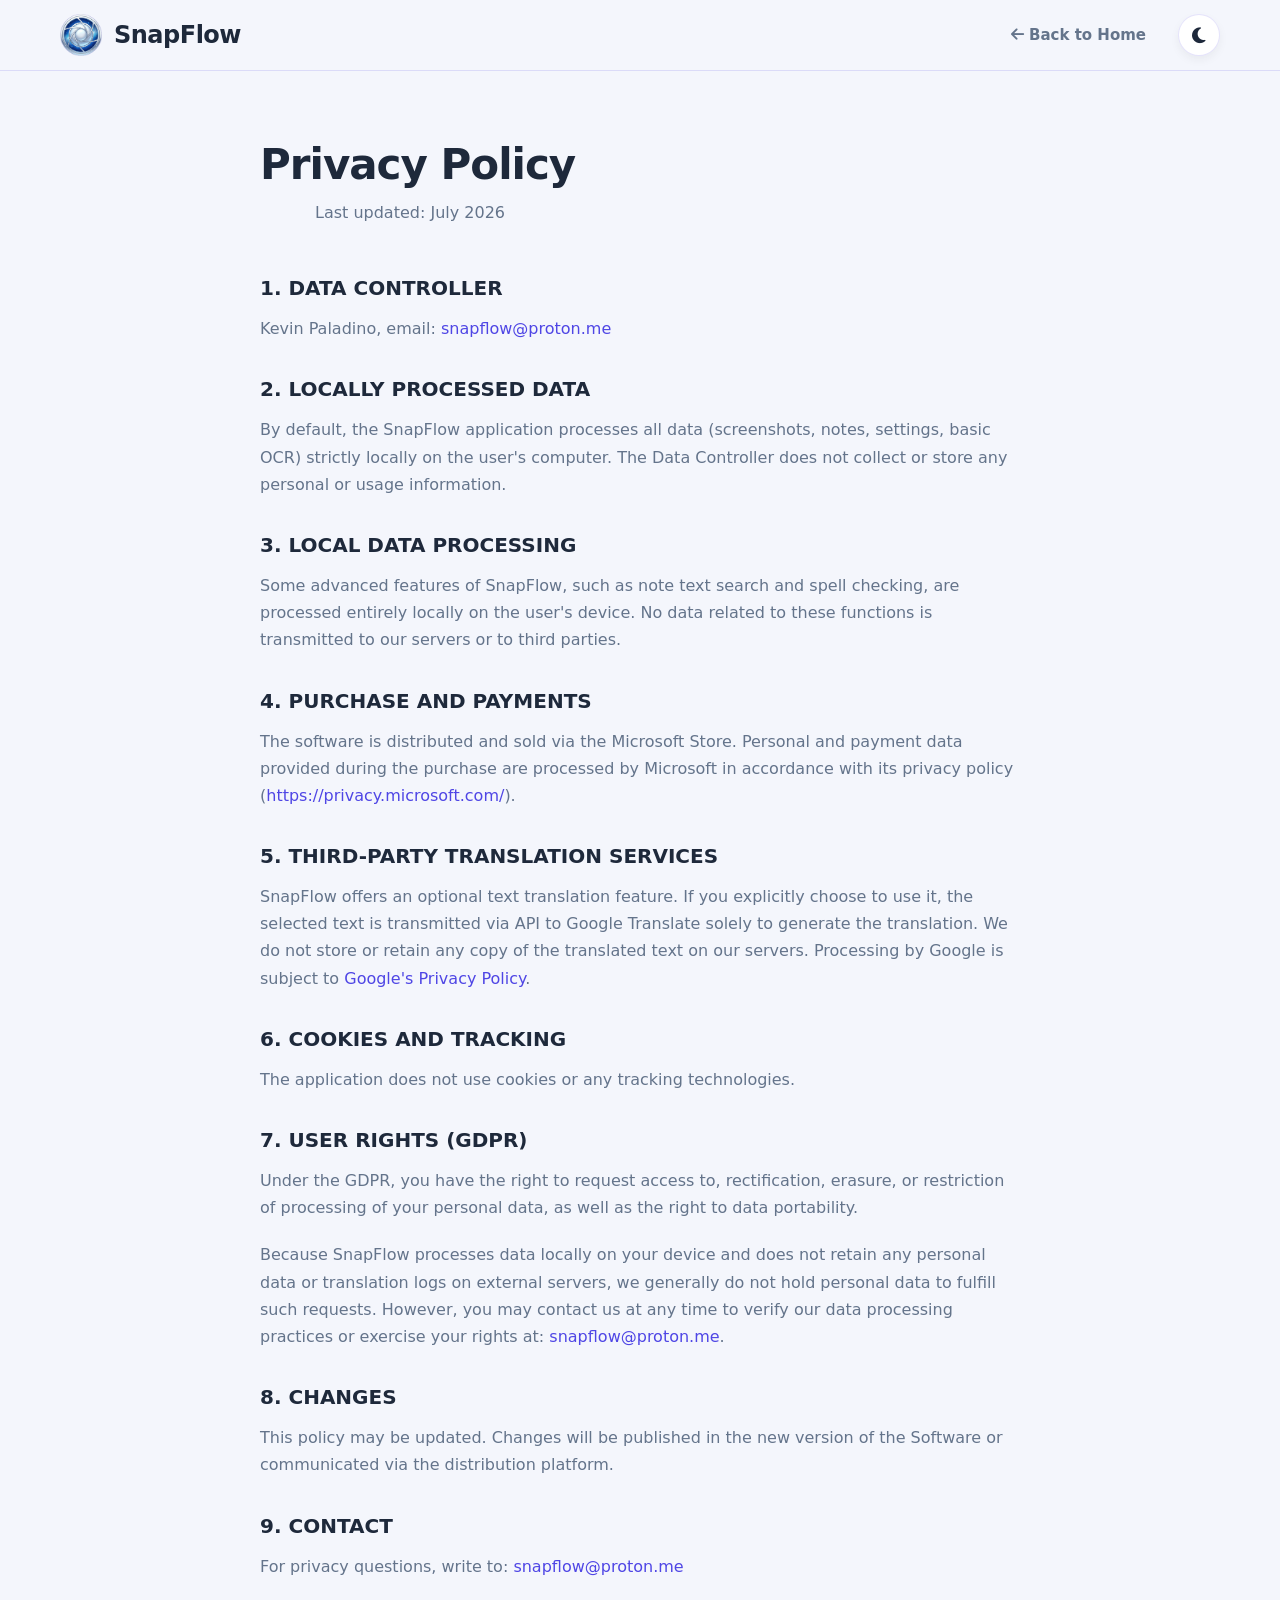
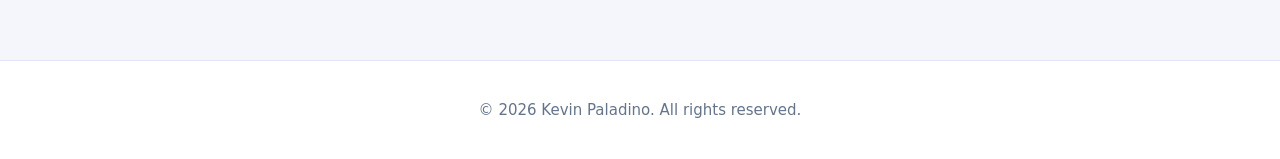
==== privacy.html @ 3216e0b0 "Migliorate alcune frasi e aggiunta pagina per la Privacy Policy" ====
<!DOCTYPE html>
<html lang="en" data-theme="light">
<head>
    <meta charset="UTF-8">
    <meta name="viewport" content="width=device-width, initial-scale=1.0">
    <title>Privacy Policy - SnapFlow</title>
    <link rel="stylesheet" href="style.css">
    <link rel="stylesheet" href="https://cdnjs.cloudflare.com/ajax/libs/font-awesome/6.4.0/css/all.min.css">
    <style>
        .privacy-content { max-width: 800px; margin: 140px auto 80px auto; padding: 0 20px; }
        .privacy-content h3 { font-size: 20px; color: var(--text-main); margin-top: 35px; margin-bottom: 15px; font-weight: 700; }
        .privacy-content p { color: var(--text-muted); font-size: 16px; line-height: 1.7; margin-bottom: 20px; }
        .privacy-content a { color: var(--accent); text-decoration: none; }
        .privacy-content a:hover { text-decoration: underline; }
    </style>
</head>
<body>
    <div id="cursor-glow" class="cursor-glow"></div>
    <nav class="navbar">
        <div class="nav-container">
            <a href="index.html" class="logo-container">
                <img src="asset/logo.png" alt="SnapFlow Logo" class="nav-logo">
                <span class="logo-text">SnapFlow</span>
            </a>
            <div class="nav-links">
                <a href="index.html"><i class="fas fa-arrow-left"></i> Back to Home</a>
                <button id="theme-toggle" aria-label="Toggle theme" class="theme-btn">
                    <i class="fas fa-moon"></i>
                </button>
            </div>
        </div>
    </nav>

    <main class="privacy-content">
        <div class="section-header" style="text-align: left; margin-bottom: 50px;">
            <h1 style="font-size: 42px; font-weight: 900; color: var(--text-main); margin-bottom: 10px; letter-spacing: -1px;">Privacy Policy</h1>
            <p>Last updated: July 2026</p>
        </div>

        <h3>1. DATA CONTROLLER</h3>
        <p>Kevin Paladino, email: <a href="mailto:snapflow@proton.me">snapflow@proton.me</a></p>

        <h3>2. LOCALLY PROCESSED DATA</h3>
        <p>By default, the SnapFlow application processes all data (screenshots, notes, settings, basic OCR) strictly locally on the user's computer. The Data Controller does not collect or store any personal or usage information.</p>

        <h3>3. LOCAL DATA PROCESSING</h3>
        <p>Some advanced features of SnapFlow, such as note text search and spell checking, are processed entirely locally on the user's device. No data related to these functions is transmitted to our servers or to third parties.</p>

        <h3>4. PURCHASE AND PAYMENTS</h3>
        <p>The software is distributed and sold via the Microsoft Store. Personal and payment data provided during the purchase are processed by Microsoft in accordance with its privacy policy (<a href="https://privacy.microsoft.com/" target="_blank">https://privacy.microsoft.com/</a>).</p>

        <h3>5. THIRD-PARTY TRANSLATION SERVICES</h3>
        <p>SnapFlow offers an optional text translation feature. If you explicitly choose to use it, the selected text is transmitted via API to Google Translate solely to generate the translation. We do not store or retain any copy of the translated text on our servers. Processing by Google is subject to <a href="https://policies.google.com/privacy" target="_blank">Google's Privacy Policy</a>.</p>

        <h3>6. COOKIES AND TRACKING</h3>
        <p>The application does not use cookies or any tracking technologies.</p>

        <h3>7. USER RIGHTS (GDPR)</h3>
        <p>Under the GDPR, you have the right to request access to, rectification, erasure, or restriction of processing of your personal data, as well as the right to data portability.</p>
        <p>Because SnapFlow processes data locally on your device and does not retain any personal data or translation logs on external servers, we generally do not hold personal data to fulfill such requests. However, you may contact us at any time to verify our data processing practices or exercise your rights at: <a href="mailto:snapflow@proton.me">snapflow@proton.me</a>.</p>

        <h3>8. CHANGES</h3>
        <p>This policy may be updated. Changes will be published in the new version of the Software or communicated via the distribution platform.</p>

        <h3>9. CONTACT</h3>
        <p>For privacy questions, write to: <a href="mailto:snapflow@proton.me">snapflow@proton.me</a></p>
    </main>

    <footer class="footer" style="padding: 40px 20px;">
        <div class="footer-bottom">
            <p>&copy; 2026 Kevin Paladino. All rights reserved.</p>
        </div>
    </footer>

    <script>
        document.addEventListener('DOMContentLoaded', () => {
            const htmlElement = document.documentElement;
            const themeToggle = document.getElementById('theme-toggle');
            const icon = themeToggle.querySelector('i');
            const savedTheme = localStorage.getItem('theme');
            const systemPrefersDark = window.matchMedia('(prefers-color-scheme: dark)').matches;

            function setTheme(theme) {
                htmlElement.setAttribute('data-theme', theme);
                icon.className = theme === 'dark' ? 'fas fa-sun' : 'fas fa-moon';
                localStorage.setItem('theme', theme);
            }

            // Inizializza
            const initialTheme = savedTheme || (systemPrefersDark ? 'dark' : 'light');
            setTheme(initialTheme);

            // Toggle
            themeToggle.addEventListener('click', () => {
                const newTheme = htmlElement.getAttribute('data-theme') === 'light' ? 'dark' : 'light';
                setTheme(newTheme);
            });
			
			const cursorGlow = document.getElementById('cursor-glow');
			if (cursorGlow) {
				document.addEventListener('mousemove', (e) => {
					cursorGlow.style.transform = `translate(calc(${e.clientX}px - 50%), calc(${e.clientY}px - 50%))`;
					cursorGlow.style.opacity = '0.12';
				});
				document.addEventListener('mouseenter', () => {
					cursorGlow.style.opacity = '0.15';
				});
				document.addEventListener('mouseleave', () => {
					cursorGlow.style.opacity = '0';
				});
			}

        });
    </script>
</body>
</html>
---- style.css ----
:root {
    --bg-main: #f4f6fc;
    --bg-card: #ffffff;
    --text-main: #1e293b;
    --text-muted: #64748b;
    --accent: #4f46e5;
    --accent-hover: #4338ca;
    --highlight-bg: linear-gradient(135deg, #4f46e5 0%, #7c3aed 100%);
    --card-shadow: 0 12px 32px rgba(15, 23, 42, 0.08);
    --border-color: rgba(79, 70, 229, 0.15);
    --nav-blur: rgba(244, 246, 252, 0.85);
    --transition-smooth: all 0.35s cubic-bezier(0.4, 0, 0.2, 1);
}

[data-theme="dark"] {
    --bg-main: #0f172a;
    --bg-card: #1e293b;
    --text-main: #f8fafc;
    --text-muted: #94a3b8;
    --accent: #818cf8;
    --accent-hover: #6366f1;
    --border-color: rgba(255, 255, 255, 0.12);
    --nav-blur: rgba(15, 23, 42, 0.85);
    --card-shadow: 0 12px 32px rgba(0, 0, 0, 0.4);
}

* { margin: 0; padding: 0; box-sizing: border-box; font-family: 'Segoe UI', system-ui, sans-serif; }
html { scroll-behavior: smooth; }
body { 
    background-color: var(--bg-main); 
    color: var(--text-main); 
    transition: background-color 0.3s, color 0.3s; 
    overflow-x: hidden; 
}

.cursor-glow {
    position: fixed; top: 0; left: 0;
    width: 250px; height: 250px;
    background: radial-gradient(circle, var(--accent) 0%, transparent 60%);
    opacity: 0; border-radius: 50%;
    pointer-events: none; z-index: 9997;
    transform: translate(-50%, -50%);
    transition: opacity 0.3s ease;
    mix-blend-mode: screen;
}

[data-theme="dark"] .cursor-glow {
    mix-blend-mode: screen; opacity: 0;
}

/* NAVBAR */
.navbar { 
    position: fixed; width: 100%; top: 0; z-index: 1000; 
    background: var(--nav-blur); 
    backdrop-filter: blur(15px); -webkit-backdrop-filter: blur(15px); 
    border-bottom: 1px solid var(--border-color); 
    transition: var(--transition-smooth); 
}
.nav-container { max-width: 1200px; margin: 0 auto; padding: 14px 20px; display: flex; justify-content: space-between; align-items: center; }
.logo-container { display: flex; align-items: center; gap: 12px; text-decoration: none; }
.nav-logo { height: 42px; width: 42px; border-radius: 10px; }
.logo-text { font-size: 24px; font-weight: 800; color: var(--text-main); letter-spacing: -0.5px;}
.nav-links { display: flex; align-items: center; gap: 32px; }
.nav-links a { text-decoration: none; color: var(--text-muted); font-weight: 600; font-size: 15px; transition: color 0.2s; }
.nav-links a:hover { color: var(--accent); }
.theme-btn { 
    background: var(--bg-card); border: 1px solid var(--border-color); 
    color: var(--text-main); width: 42px; height: 42px; border-radius: 50%; 
    font-size: 18px; cursor: pointer; transition: var(--transition-smooth); 
    box-shadow: 0 4px 10px rgba(0,0,0,0.05);
}
.theme-btn:hover { transform: scale(1.1) rotate(15deg); border-color: var(--accent); }

/* HERO */
.hero { min-height: 95vh; padding: 140px 20px 60px 20px; display: flex; align-items: center; justify-content: center; max-width: 1200px; margin: 0 auto; }
.hero-container { display: grid; grid-template-columns: 1.1fr 0.9fr; gap: 60px; align-items: center; }

/* Gruppo badge */
.badge-group { display: flex; gap: 12px; flex-wrap: wrap; margin-bottom: 24px; }
.badge { 
    background: var(--bg-card); color: var(--accent); padding: 8px 18px; 
    border-radius: 30px; font-size: 13px; font-weight: 700; display: inline-flex; 
    align-items: center; gap: 8px; border: 1px solid var(--accent); 
    box-shadow: 0 4px 12px rgba(79, 70, 229, 0.15);
}
/* Badge light/dark mode con colore leggermente diverso per distinguerlo */
.badge-light-dark {
    background: rgba(79, 70, 229, 0.08);
    border-color: rgba(79, 70, 229, 0.25);
}

.hero h1 { font-size: 52px; font-weight: 900; line-height: 1.1; margin-bottom: 22px; letter-spacing: -1px;}
.hero p { font-size: 19px; color: var(--text-muted); line-height: 1.6; margin-bottom: 35px; font-weight: 500; }
.hero-banner { width: 100%; border-radius: 16px; box-shadow: var(--card-shadow); }

/* CTA */
.store-button { 
    display: inline-flex; align-items: center; background: var(--accent); 
    color: #ffffff !important; text-decoration: none; padding: 14px 32px; 
    border-radius: 12px; gap: 16px; box-shadow: 0 8px 24px rgba(79, 70, 229, 0.35); 
    transition: var(--transition-smooth); 
}
.store-button i { font-size: 32px; }
.store-button span { display: flex; flex-direction: column; font-size: 12px; font-weight: 600; text-align: left; }
.store-button span strong { font-size: 19px; font-weight: 800; letter-spacing: -0.5px;}
.store-button:hover { 
    transform: translateY(-4px) scale(1.02); 
    background: var(--accent-hover); 
    box-shadow: 0 14px 30px rgba(79, 70, 229, 0.5); 
}
.pulse-effect { animation: pulse 2.5s infinite; }
@keyframes pulse { 
    0% { box-shadow: 0 0 0 0 rgba(79, 70, 229, 0.6); } 
    70% { box-shadow: 0 0 0 18px rgba(79, 70, 229, 0); } 
    100% { box-shadow: 0 0 0 0 rgba(79, 70, 229, 0); } 
}

/* FEATURES */
.features, .screenshots { max-width: 1200px; margin: 0 auto; padding: 100px 20px; }
.section-header { text-align: center; margin-bottom: 60px; }
.section-header h2 { font-size: 42px; font-weight: 900; margin-bottom: 18px; color: var(--text-main); letter-spacing: -1px;}
.section-header p { color: var(--text-muted); font-size: 19px; max-width: 650px; margin: 0 auto; font-weight: 500; line-height: 1.6;}

.bento-grid { display: grid; grid-template-columns: repeat(2, 1fr); gap: 30px; }
.bento-card { 
    background: var(--bg-card); padding: 45px; border-radius: 24px; 
    border: 1px solid var(--border-color); box-shadow: var(--card-shadow); 
    transition: var(--transition-smooth); 
}
.bento-card:hover { transform: translateY(-6px); border-color: var(--accent); box-shadow: 0 16px 40px rgba(0, 0, 0, 0.1); }

/* --- header per card: icona + titolo affiancati --- */
.card-header {
    display: flex;
    align-items: center;
    gap: 20px;
    margin-bottom: 30px;
}
.card-header .card-icon {
    margin-bottom: 0;
    flex-shrink: 0;
}
.card-header h3 {
    margin-bottom: 0;
    font-size: 26px;
    font-weight: 800;
    color: var(--text-main);
    line-height: 1.2;
}
/* ------------------------------------------------ */

.bento-card ul { list-style: none; display: flex; flex-direction: column; gap: 18px; }
.bento-card ul li { color: var(--text-muted); font-size: 16px; line-height: 1.5; padding-left: 24px; position: relative; }
.bento-card ul li::before { content: "•"; color: var(--accent); font-weight: bold; font-size: 24px; position: absolute; left: 0; top: -5px; }
.bento-card ul li strong { color: var(--text-main); font-weight: 700; }

/* Icone colorate */
.card-icon { width: 64px; height: 64px; border-radius: 18px; display: flex; align-items: center; justify-content: center; font-size: 30px; color: white; box-shadow: 0 8px 16px rgba(0,0,0,0.1);}
.color-blue { background: linear-gradient(135deg, #0ea5e9, #38bdf8); }
.color-green { background: linear-gradient(135deg, #10b981, #34d399); }
.color-pink { background: linear-gradient(135deg, #f43f5e, #fb7185); }
.color-purple { background: linear-gradient(135deg, #8b5cf6, #c084fc); }

/* GIF */
.card-demo-gif {
    margin-top: 28px;
    border-radius: 12px;
    overflow: hidden;
    box-shadow: 0 8px 20px rgba(0,0,0,0.08);
    border: 1px solid var(--border-color);
}
.card-demo-gif.mini-gif {
    margin-top: 12px;
    margin-bottom: 8px;
    box-shadow: 0 4px 12px rgba(0,0,0,0.06);
}
.demo-gif {
    width: 100%;
    height: auto;
    display: block;
}

/* Privacy card */
.card-highlight { 
    grid-column: span 2; background: var(--highlight-bg); 
    text-align: center; border: none; box-shadow: 0 15px 35px rgba(79, 70, 229, 0.4);
}
.card-highlight .card-icon { background: rgba(255,255,255,0.25); margin: 0 auto 25px auto; color: #fff; box-shadow: none;}
.card-highlight h3 { color: #ffffff !important; font-size: 32px;}
.card-highlight p { color: rgba(255,255,255,0.95) !important; font-size: 19px; line-height: 1.7; max-width: 850px; margin: 0 auto; font-weight: 500; }
.card-highlight strong { color: #ffffff; background: rgba(255,255,255,0.2); padding: 3px 10px; border-radius: 8px; font-weight: 800;}

/* GALLERY */
.gallery-grid { display: grid; grid-template-columns: repeat(3, 1fr); gap: 28px; }
.gallery-item { 
    position: relative; overflow: hidden; border-radius: 18px; 
    border: 1px solid var(--border-color); aspect-ratio: 16/10; 
    cursor: zoom-in; background: var(--bg-card); box-shadow: var(--card-shadow); 
}
.lazy-thumb { width: 100%; height: 100%; object-fit: cover; transition: transform 0.5s cubic-bezier(0.2, 0.8, 0.2, 1); }
.gallery-item:hover .lazy-thumb { transform: scale(1.08); filter: brightness(0.85); }
.viewfinder { 
    position: absolute; top: 15px; left: 15px; right: 15px; bottom: 15px; 
    border: 2px dashed rgba(255,255,255,0); border-radius: 8px;
    transition: border-color 0.3s; pointer-events: none; 
}
.gallery-item:hover .viewfinder { border-color: rgba(255,255,255,0.9); }

/* Flash */
.camera-flash-overlay { position: fixed; top: 0; left: 0; width: 100vw; height: 100vh; background: #fff; z-index: 9999; pointer-events: none; opacity: 0; }
.flash-active { animation: flashAnim 0.35s ease-out; }
@keyframes flashAnim { 0% { opacity: 1; } 100% { opacity: 0; } }

/* Lightbox */
.lightbox { border: none; background: rgba(15, 23, 42, 0.9); width: 100vw; height: 100vh; max-width: 100%; max-height: 100%; justify-content: center; align-items: center; backdrop-filter: blur(8px); -webkit-backdrop-filter: blur(8px);}
.lightbox[open] { display: flex; }
#lightbox-img { max-width: 90%; max-height: 85%; border-radius: 12px; box-shadow: 0 25px 60px rgba(0,0,0,0.6); }
.close-lightbox { 
    position: absolute; top: 30px; right: 40px; background: rgba(255,255,255,0.1); 
    border: 1px solid rgba(255,255,255,0.2); color: white; width: 48px; height: 48px; 
    border-radius: 50%; font-size: 22px; cursor: pointer; transition: var(--transition-smooth); 
}
.close-lightbox:hover { transform: scale(1.1); background: #ef4444; border-color: #ef4444;}

/* FOOTER */
.footer { background: var(--bg-card); border-top: 1px solid var(--border-color); padding: 80px 20px 40px 20px; text-align: center; }
.footer-cta { margin-bottom: 70px; }
.footer-cta h2 { font-size: 36px; margin-bottom: 35px; font-weight: 900; letter-spacing: -0.5px;}
.footer-bottom { font-size: 15px; color: var(--text-muted); font-weight: 500; }

/* Reveal */
.reveal { opacity: 0; transform: translateY(40px); transition: opacity 0.8s cubic-bezier(0.2, 0.8, 0.2, 1), transform 0.8s cubic-bezier(0.2, 0.8, 0.2, 1); }
.reveal.active { opacity: 1; transform: translateY(0); }
.delay-1 { transition-delay: 0.15s; }

/* RESPONSIVE */
@media (max-width: 1024px) {
    .bento-grid { grid-template-columns: 1fr; }
    .card-highlight { grid-column: span 1; }
    .gallery-grid { grid-template-columns: repeat(2, 1fr); }
    .hero-container { grid-template-columns: 1fr; text-align: center; gap: 40px;}
    .hero-actions { justify-content: center; }
    .hero-image-wrapper { margin-top: 20px; }
    .badge-group { justify-content: center; }
}

@media (max-width: 768px) {
    .nav-links a { display: none; }
    .gallery-grid { grid-template-columns: 1fr; }
    .hero h1 { font-size: 40px; }
    .section-header h2 { font-size: 32px; }
    .bento-card { padding: 30px; }
    .store-button { padding: 12px 24px; }
    .card-header { gap: 15px; }
    .card-header h3 { font-size: 22px; }
}

/* ==========================================================================
   CONTACT SECTION & PROTON BUTTON
   ========================================================================== */
.contact-section {
    max-width: 1200px;
    margin: 0 auto;
    padding: 80px 20px 40px 20px;
}

.contact-wrapper {
    display: flex;
    justify-content: center;
    align-items: center;
    margin-top: -20px;
}

/* Tema Proton */
.proton-btn {
    position: relative;
    display: inline-flex;
    align-items: center;
    gap: 16px;
    padding: 16px 40px;
    background: var(--bg-card);
    border: 1px solid var(--border-color);
    border-radius: 50px;
    color: var(--text-main);
    text-decoration: none;
    font-size: 20px;
    font-weight: 600;
    box-shadow: var(--card-shadow);
    overflow: hidden;
    z-index: 1;
    transition: transform 0.4s cubic-bezier(0.4, 0, 0.2, 1), box-shadow 0.4s;
}

/* Sfondo animato al passaggio del mouse */
.proton-btn .btn-bg {
    position: absolute;
    top: 0;
    left: 0;
    width: 100%;
    height: 100%;
    background: linear-gradient(135deg, #6d4aff 0%, #9b51e0 100%); /* Colori Proton */
    z-index: -1;
    opacity: 0;
    transition: opacity 0.4s ease;
}

.proton-btn i {
    font-size: 26px;
    color: #6d4aff;
    transition: color 0.4s ease;
    z-index: 2;
}

.proton-btn span {
    z-index: 2;
    transition: color 0.4s ease;
}

/* Hover Effects */
.proton-btn:hover {
    transform: translateY(-6px) scale(1.02);
    box-shadow: 0 20px 40px rgba(109, 74, 255, 0.35);
    border-color: transparent;
}

.proton-btn:hover .btn-bg {
    opacity: 1;
}

.proton-btn:hover i,
.proton-btn:hover span {
    color: #ffffff;
}
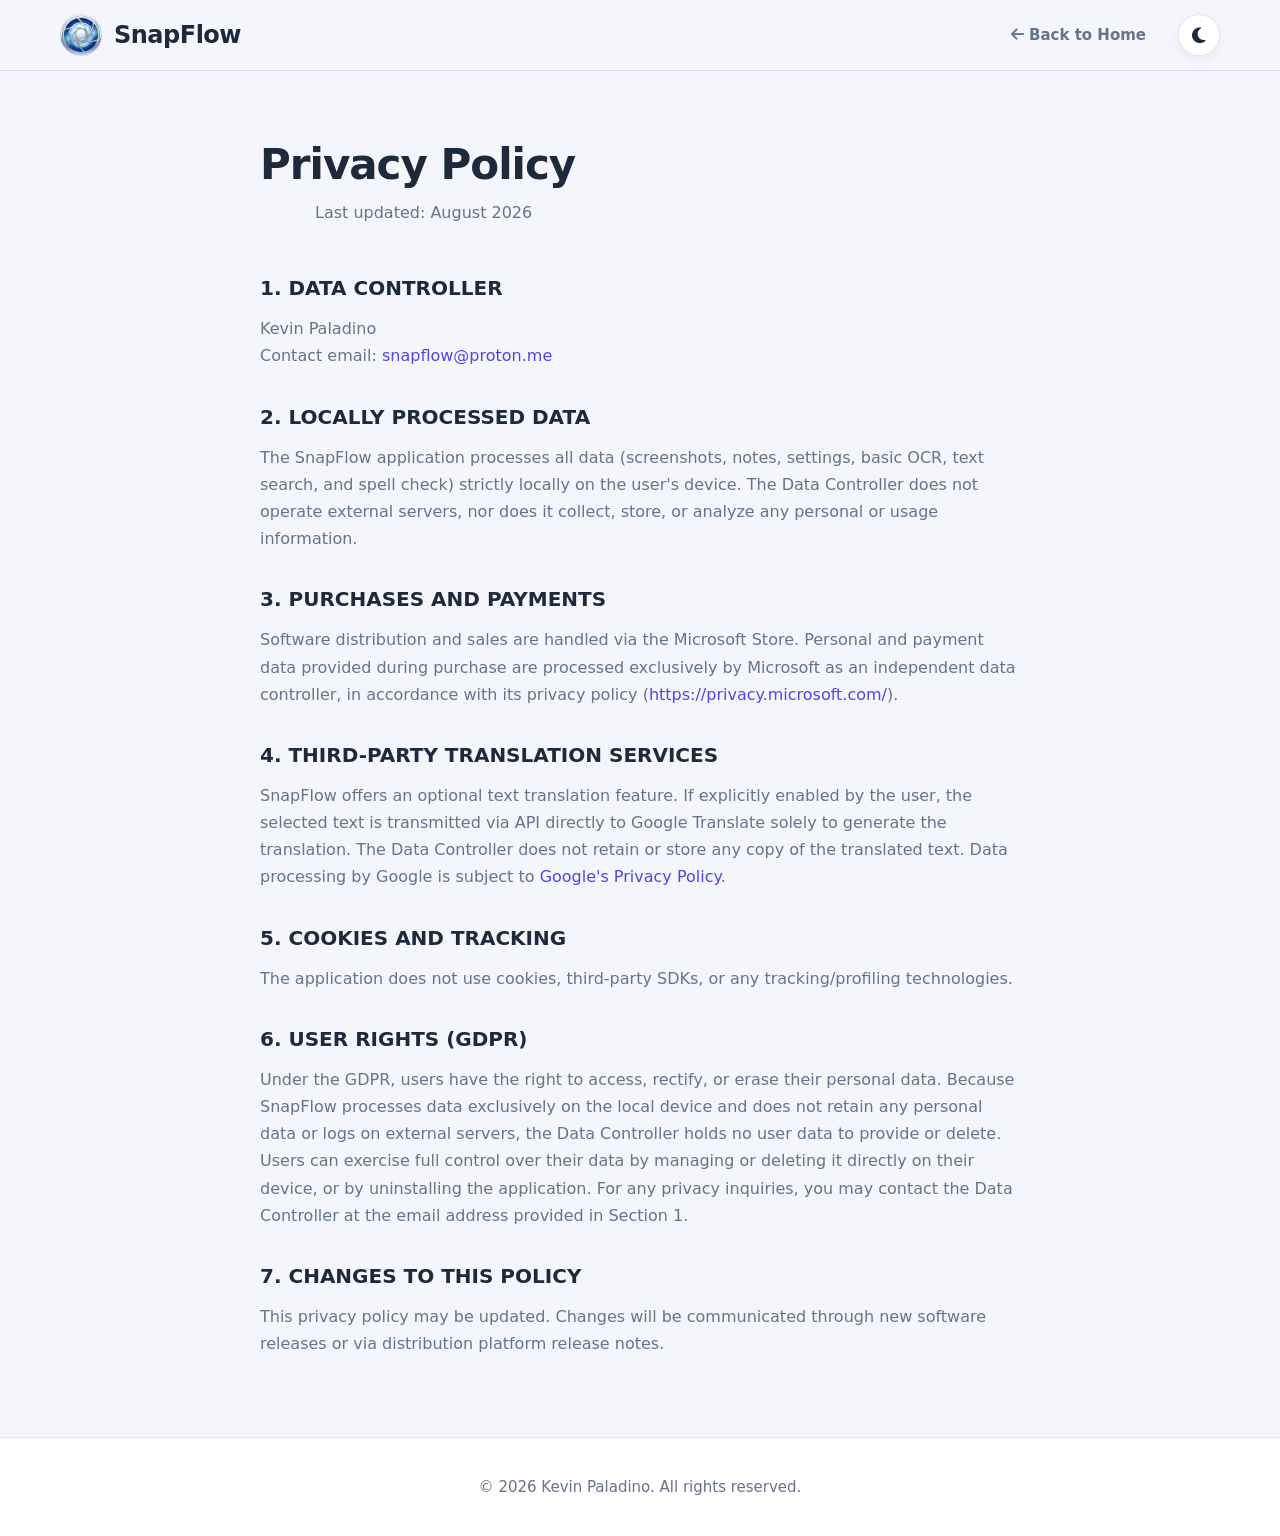
==== commit 2cba9a19: "Riscritta Privacy Policy" ====
--- a/privacy.html
+++ b/privacy.html
@@ -34,36 +34,29 @@
     <main class="privacy-content">
         <div class="section-header" style="text-align: left; margin-bottom: 50px;">
             <h1 style="font-size: 42px; font-weight: 900; color: var(--text-main); margin-bottom: 10px; letter-spacing: -1px;">Privacy Policy</h1>
-            <p>Last updated: July 2026</p>
+            <p>Last updated: August 2026</p>
         </div>
 
         <h3>1. DATA CONTROLLER</h3>
-        <p>Kevin Paladino, email: <a href="mailto:snapflow@proton.me">snapflow@proton.me</a></p>
+        <p>Kevin Paladino<br>Contact email: <a href="mailto:snapflow@proton.me">snapflow@proton.me</a></p>
 
         <h3>2. LOCALLY PROCESSED DATA</h3>
-        <p>By default, the SnapFlow application processes all data (screenshots, notes, settings, basic OCR) strictly locally on the user's computer. The Data Controller does not collect or store any personal or usage information.</p>
+        <p>The SnapFlow application processes all data (screenshots, notes, settings, basic OCR, text search, and spell check) strictly locally on the user's device. The Data Controller does not operate external servers, nor does it collect, store, or analyze any personal or usage information.</p>
 
-        <h3>3. LOCAL DATA PROCESSING</h3>
-        <p>Some advanced features of SnapFlow, such as note text search and spell checking, are processed entirely locally on the user's device. No data related to these functions is transmitted to our servers or to third parties.</p>
+        <h3>3. PURCHASES AND PAYMENTS</h3>
+        <p>Software distribution and sales are handled via the Microsoft Store. Personal and payment data provided during purchase are processed exclusively by Microsoft as an independent data controller, in accordance with its privacy policy (<a href="https://privacy.microsoft.com/" target="_blank">https://privacy.microsoft.com/</a>).</p>
 
-        <h3>4. PURCHASE AND PAYMENTS</h3>
-        <p>The software is distributed and sold via the Microsoft Store. Personal and payment data provided during the purchase are processed by Microsoft in accordance with its privacy policy (<a href="https://privacy.microsoft.com/" target="_blank">https://privacy.microsoft.com/</a>).</p>
+        <h3>4. THIRD-PARTY TRANSLATION SERVICES</h3>
+        <p>SnapFlow offers an optional text translation feature. If explicitly enabled by the user, the selected text is transmitted via API directly to Google Translate solely to generate the translation. The Data Controller does not retain or store any copy of the translated text. Data processing by Google is subject to <a href="https://policies.google.com/privacy" target="_blank">Google's Privacy Policy</a>.</p>
 
-        <h3>5. THIRD-PARTY TRANSLATION SERVICES</h3>
-        <p>SnapFlow offers an optional text translation feature. If you explicitly choose to use it, the selected text is transmitted via API to Google Translate solely to generate the translation. We do not store or retain any copy of the translated text on our servers. Processing by Google is subject to <a href="https://policies.google.com/privacy" target="_blank">Google's Privacy Policy</a>.</p>
+        <h3>5. COOKIES AND TRACKING</h3>
+        <p>The application does not use cookies, third-party SDKs, or any tracking/profiling technologies.</p>
 
-        <h3>6. COOKIES AND TRACKING</h3>
-        <p>The application does not use cookies or any tracking technologies.</p>
+        <h3>6. USER RIGHTS (GDPR)</h3>
+        <p>Under the GDPR, users have the right to access, rectify, or erase their personal data. Because SnapFlow processes data exclusively on the local device and does not retain any personal data or logs on external servers, the Data Controller holds no user data to provide or delete. Users can exercise full control over their data by managing or deleting it directly on their device, or by uninstalling the application. For any privacy inquiries, you may contact the Data Controller at the email address provided in Section 1.</p>
 
-        <h3>7. USER RIGHTS (GDPR)</h3>
-        <p>Under the GDPR, you have the right to request access to, rectification, erasure, or restriction of processing of your personal data, as well as the right to data portability.</p>
-        <p>Because SnapFlow processes data locally on your device and does not retain any personal data or translation logs on external servers, we generally do not hold personal data to fulfill such requests. However, you may contact us at any time to verify our data processing practices or exercise your rights at: <a href="mailto:snapflow@proton.me">snapflow@proton.me</a>.</p>
-
-        <h3>8. CHANGES</h3>
-        <p>This policy may be updated. Changes will be published in the new version of the Software or communicated via the distribution platform.</p>
-
-        <h3>9. CONTACT</h3>
-        <p>For privacy questions, write to: <a href="mailto:snapflow@proton.me">snapflow@proton.me</a></p>
+        <h3>7. CHANGES TO THIS POLICY</h3>
+        <p>This privacy policy may be updated. Changes will be communicated through new software releases or via distribution platform release notes.</p>
     </main>
 
     <footer class="footer" style="padding: 40px 20px;">
@@ -95,21 +88,20 @@
                 const newTheme = htmlElement.getAttribute('data-theme') === 'light' ? 'dark' : 'light';
                 setTheme(newTheme);
             });
-			
-			const cursorGlow = document.getElementById('cursor-glow');
-			if (cursorGlow) {
-				document.addEventListener('mousemove', (e) => {
-					cursorGlow.style.transform = `translate(calc(${e.clientX}px - 50%), calc(${e.clientY}px - 50%))`;
-					cursorGlow.style.opacity = '0.12';
-				});
-				document.addEventListener('mouseenter', () => {
-					cursorGlow.style.opacity = '0.15';
-				});
-				document.addEventListener('mouseleave', () => {
-					cursorGlow.style.opacity = '0';
-				});
-			}
-
+            
+            const cursorGlow = document.getElementById('cursor-glow');
+            if (cursorGlow) {
+                document.addEventListener('mousemove', (e) => {
+                    cursorGlow.style.transform = `translate(calc(${e.clientX}px - 50%), calc(${e.clientY}px - 50%))`;
+                    cursorGlow.style.opacity = '0.12';
+                });
+                document.addEventListener('mouseenter', () => {
+                    cursorGlow.style.opacity = '0.15';
+                });
+                document.addEventListener('mouseleave', () => {
+                    cursorGlow.style.opacity = '0';
+                });
+            }
         });
     </script>
 </body>
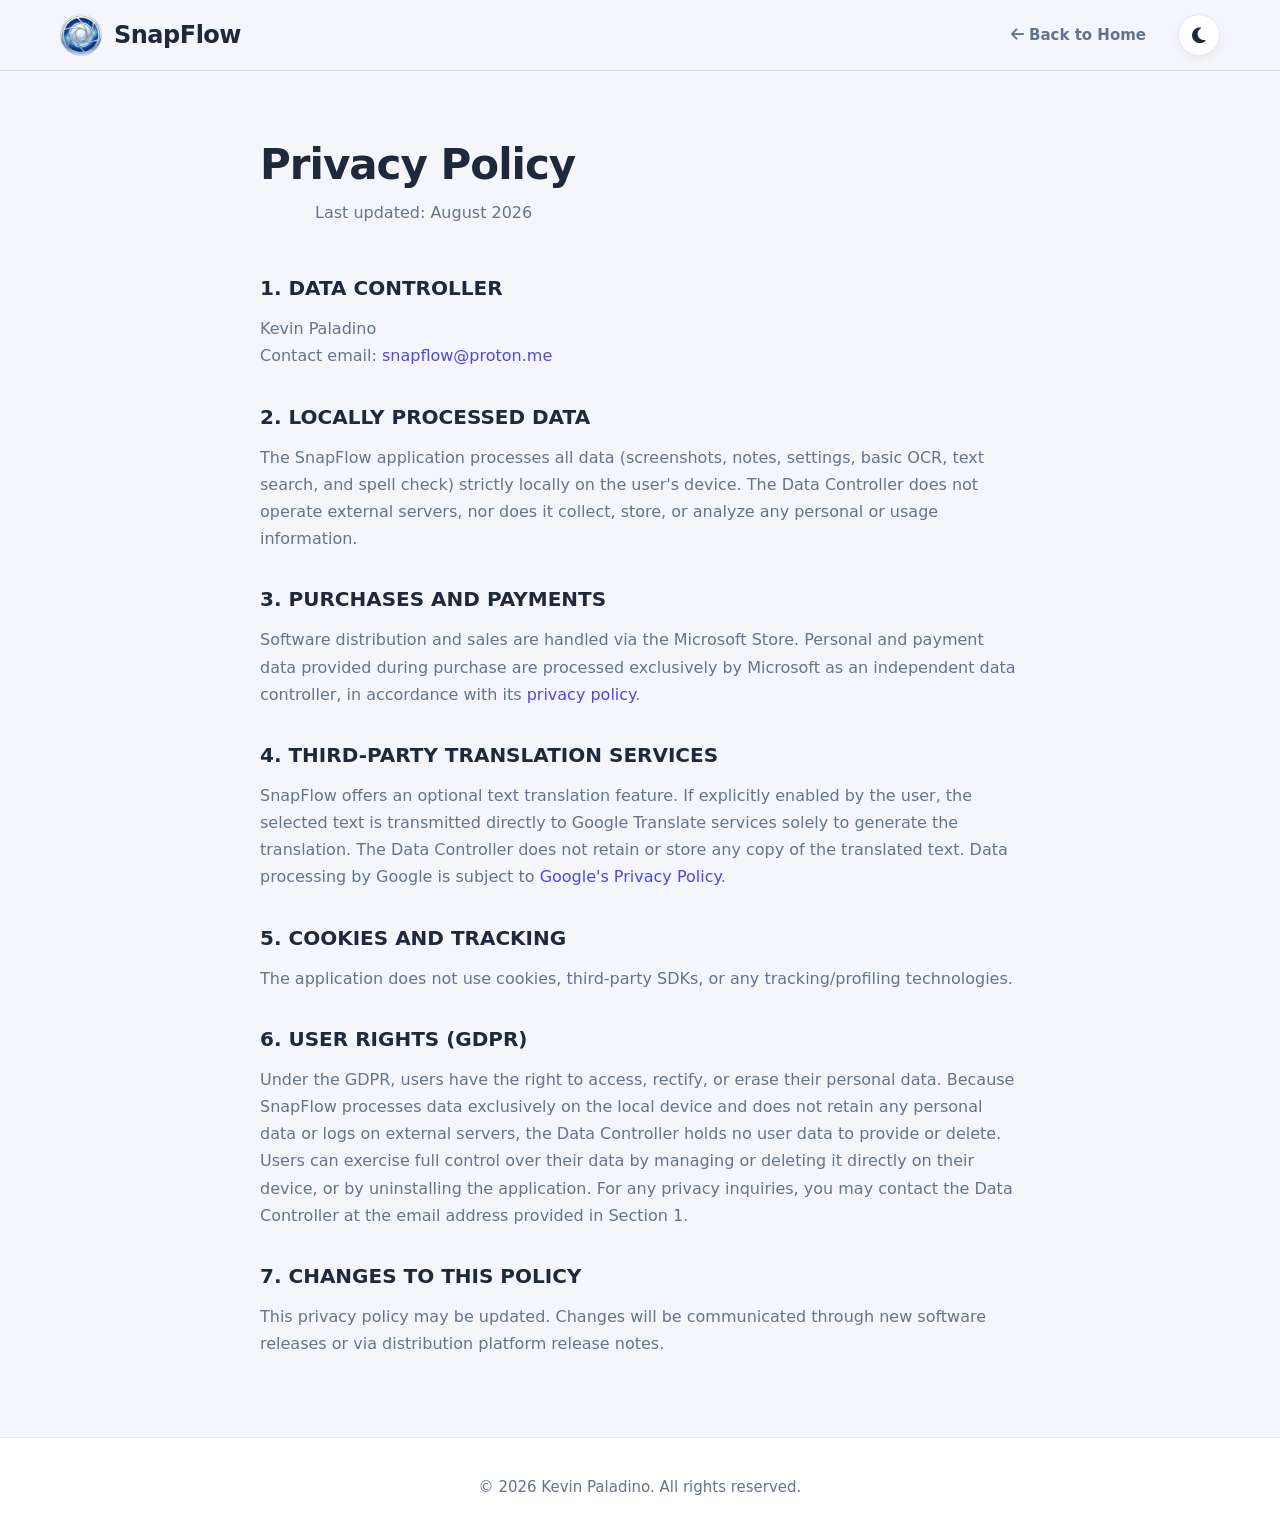
==== commit 8d966597: "Correzione privacy policy" ====
--- a/privacy.html
+++ b/privacy.html
@@ -44,10 +44,10 @@
         <p>The SnapFlow application processes all data (screenshots, notes, settings, basic OCR, text search, and spell check) strictly locally on the user's device. The Data Controller does not operate external servers, nor does it collect, store, or analyze any personal or usage information.</p>
 
         <h3>3. PURCHASES AND PAYMENTS</h3>
-        <p>Software distribution and sales are handled via the Microsoft Store. Personal and payment data provided during purchase are processed exclusively by Microsoft as an independent data controller, in accordance with its privacy policy (<a href="https://privacy.microsoft.com/" target="_blank">https://privacy.microsoft.com/</a>).</p>
+        <p>Software distribution and sales are handled via the Microsoft Store. Personal and payment data provided during purchase are processed exclusively by Microsoft as an independent data controller, in accordance with its <a href="https://privacy.microsoft.com/" target="_blank" rel="noopener">privacy policy</a>.</p>
 
         <h3>4. THIRD-PARTY TRANSLATION SERVICES</h3>
-        <p>SnapFlow offers an optional text translation feature. If explicitly enabled by the user, the selected text is transmitted via API directly to Google Translate solely to generate the translation. The Data Controller does not retain or store any copy of the translated text. Data processing by Google is subject to <a href="https://policies.google.com/privacy" target="_blank">Google's Privacy Policy</a>.</p>
+        <p>SnapFlow offers an optional text translation feature. If explicitly enabled by the user, the selected text is transmitted directly to Google Translate services solely to generate the translation. The Data Controller does not retain or store any copy of the translated text. Data processing by Google is subject to <a href="https://policies.google.com/privacy" target="_blank" rel="noopener">Google's Privacy Policy</a>.</p>
 
         <h3>5. COOKIES AND TRACKING</h3>
         <p>The application does not use cookies, third-party SDKs, or any tracking/profiling technologies.</p>
